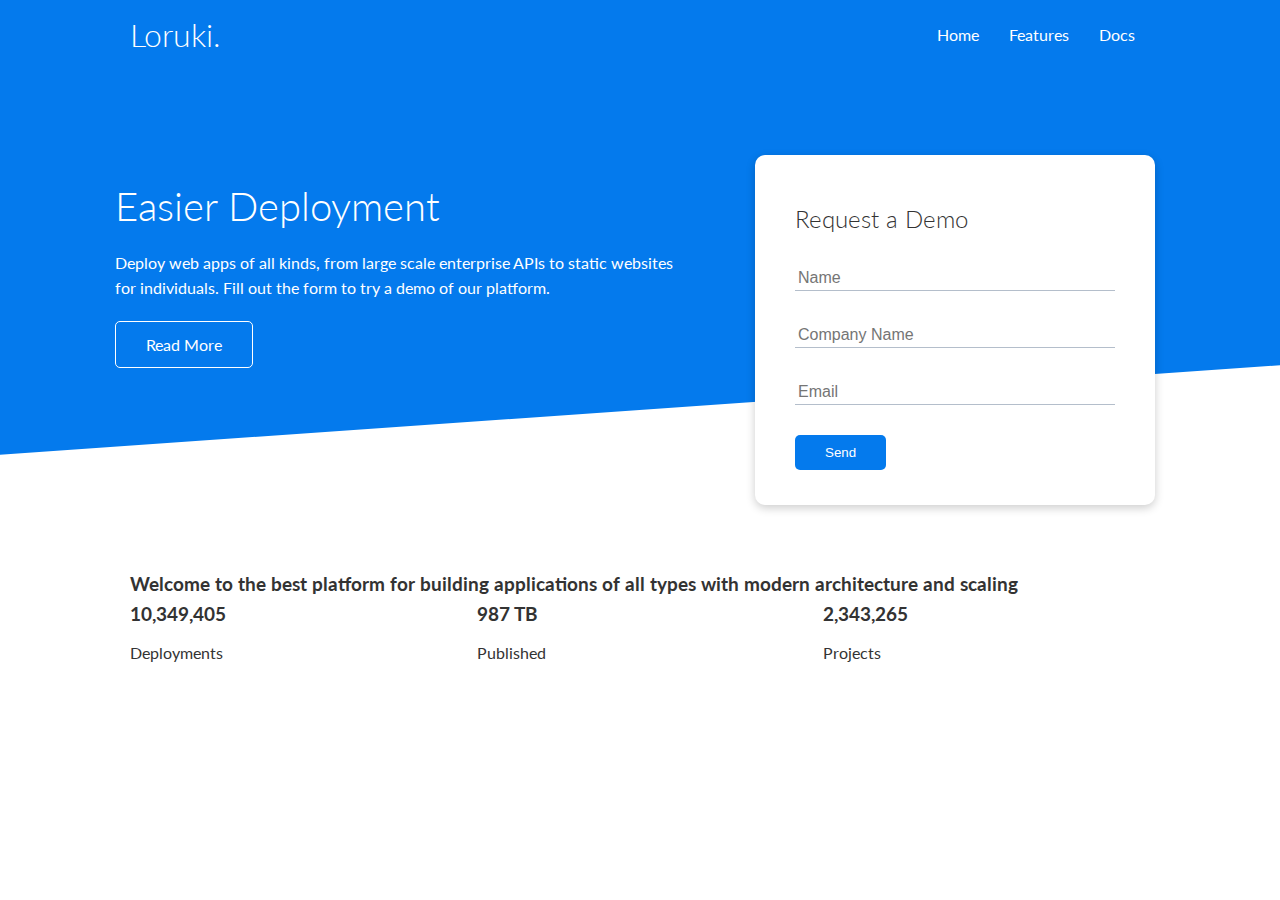
==== index.html @ 0311745d "Create separte utilities stylesheet" ====
<!DOCTYPE html>
<html lang="en">
  <head>
    <meta charset="utf-8">
    <meta name="viewport" content="width=device-width, initial-scale=1.0">
    <link rel="stylesheet" href="https://cdnjs.cloudflare.com/ajax/libs/font-awesome/5.15.2/css/all.min.css" integrity="sha512-HK5fgLBL+xu6dm/Ii3z4xhlSUyZgTT9tuc/hSrtw6uzJOvgRr2a9jyxxT1ely+B+xFAmJKVSTbpM/CuL7qxO8w==" crossorigin="anonymous" />
    <link rel="stylesheet" type="text/css" href="./css/utilities.css">
    <link rel="stylesheet" type="text/css" href="./css/style.css">
    <title>Loruki | Cloud Hosting for Everyone</title>
  </head>
  <body>
    <!-- Navbar -->
    <div class="navbar">
        <div class="container flex">
            <h1 class="logo">Loruki.</h1>
            <nav>
                <ul>
                    <li><a href="index.html">Home</a></li>
                    <li><a href="features.html">Features</a></li>
                    <li><a href="docs.html">Docs</a></li>
                </ul>
            </nav>
        </div>
    </div>

    <!-- Showcase -->
    <section class="showcase">
        <div class="container grid">
            <div class="showcase-text">
                <h1>Easier Deployment</h1>
                <p>Deploy web apps of all kinds, from
                large scale enterprise APIs to static
                websites for individuals. Fill out the
                form to try a demo of our platform.</p>
                <a href="features.html" 
                class="btn btn-outline">Read More</a>
            </div>
            <div class="showcase-form card">
                <h2>Request a Demo</h2>
                <form>
                    <div class="form-control">
                        <input type="text" name="name" placeholder="Name" required>
                    </div>
                    <div class="form-control">
                        <input type="text" name="company" placeholder="Company Name" required>
                    </div>
                    <div class="form-control">
                        <input type="email" name="email" placeholder="Email" required>
                    </div>
                    <input type="submit" value="Send" class="btn btn-primary">
                </form>
            </div>
        </div>
    </section>

    <!-- Stats -->
    <section class="stats">
        <div class="container">
            <h3 class="stats-heading text-center my-1">
                Welcome to the best platform for building applications of all types with modern architecture and scaling
            </h3>

            <div class="grid grid-3 text-center my-4">
                <div>
                    <i class="fas fa-server fa-3x"></i>
                    <h3>10,349,405</h3>
                    <p class="text-secondary">Deployments</p>
                </div>
                <div>
                    <i class="fas fa-upload fa-3x"></i>
                    <h3>987 TB</h3>
                    <p class="text-secondary">Published</p>                    
                </div>
                <div>
                    <i class="fas fa-project-diagram fa-3x"></i>
                    <h3>2,343,265</h3>
                    <p class="text-secondary">Projects</p>                    
                </div>
            </div>

        </div>
    </section>
  </body>
</html>
---- css/utilities.css ----
.container {
    max-width: 1100px;
    margin: 0 auto;
    overflow: auto;
    padding: 0 40px;
}

.card {
    background-color: #fff;
    color: #333;
    border-radius: 10px;
    box-shadow: 0 3px 10px rgba(0, 0, 0, 0.2);
    padding: 20px;
    margin: 10px;
}

.btn {
    display: inline-block;
    padding: 10px 30px;
    cursor: pointer;
    background-color: var(--primary-color);
    color: #fff;
    border: none;
    border-radius: 5px;
}

.btn-outline {
    background-color: transparent;
    border: 1px #fff solid;
}

.btn:hover {
    transform: scale(.98);
}

.flex {
    display: flex;
    justify-content: center;
    align-items: center;    
    height: 100%;
}

.grid {
    display: grid;
    grid-template-columns: repeat(2, 1fr);
    gap: 20px;
    justify-content: center;
    align-items: center;
    height: 100%;
}

.grid-3 {
    grid-template-columns: repeat(3, 1fr);
}
---- css/style.css ----
@import url('https://fonts.googleapis.com/css2?family=Lato:wght@300&display=swap');

:root {
    --primary-color: #047aed;
}

* {
    box-sizing: border-box;
    padding: 0;
    margin: 0;
}

body {
    font-family: 'Lato', sans-serif;
    color: #333;
    line-height: 1.6;
}

ul {
    list-style-type: none;
}

a {
    text-decoration: none;
    color: #333;
}

h1, h2 {
    font-weight: 300;
    line-height: 1.2;
    margin: 10px 0;
}

p {
    margin: 10px 0;
}

img {
    width: 100%;
}

/* Navbar */
.navbar {
    background-color: var(--primary-color);
    color: #fff;
    height: 70px;
}

.navbar ul {
    display: flex;
}

.navbar a {
    color: #fff;
    padding: 10px;
    margin: 0 5px;
}

.navbar a:hover {
    border-bottom: 2px #fff solid;
}

.navbar .flex {
    justify-content: space-between;
}

/* Showcase */
.showcase {
    height: 400px;
    background-color: var(--primary-color);
    color: white;
    position: relative;
}

.showcase h1 {
    font-size: 40px;
}

.showcase p {
    margin: 20px 0;
}

.showcase .grid {
    grid-template-columns: 55% 45%;
    gap: 30px;
    overflow: visible;
}

.showcase-form {
    position: relative;
    top: 60px;
    height: 350px;
    width: 400px;
    padding: 40px;
    z-index: 100;
    justify-self: end;
}

.showcase-form .form-control {
    margin: 30px 0;
}

.showcase-form input[type='text'],
.showcase-form input[type='email'] {
    border: 0;
    border-bottom: 1px solid #b4becb;
    width: 100%;
    padding: 3px;
    font-size: 16px;
}

.showcase-form input:focus {
    outline: none;
}

.showcase::after {
    content: '';
    background-color: #fff;
    height: 120px;
    position: absolute;
    bottom: -60px;
    right: 0;
    left: 0;
    transform: skewY(-4deg);
    -webkit-transform: skewY(-4deg);
    -moz-transform: skewY(-4deg);
    -ms-transform: skewY(-4deg);
}

/* Stats */
.stats {
    padding-top: 100px;
}
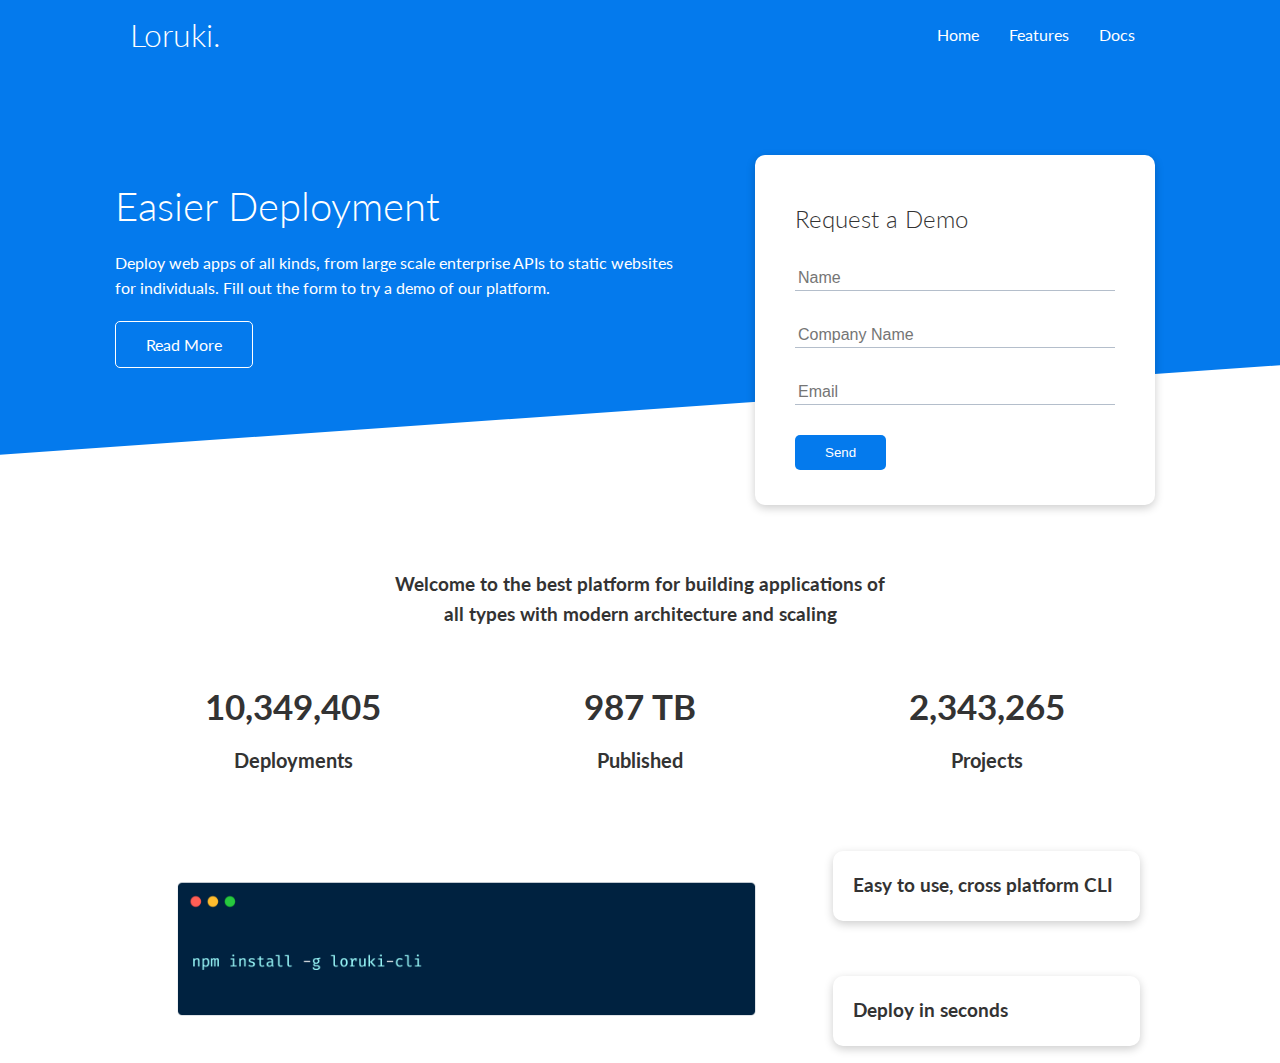
==== commit b5adf5a3: "Add cli section" ====
--- a/index.html
+++ b/index.html
@@ -77,7 +77,19 @@
                     <p class="text-secondary">Projects</p>                    
                 </div>
             </div>
+        </div>
+    </section>
 
+    <!-- Cli -->
+    <section class="cli">
+        <div class="container grid">
+            <img src="images/cli.png" alt="">
+            <div class="card">
+                <h3>Easy to use, cross platform CLI</h3>
+            </div>
+            <div class="card">
+                <h3>Deploy in seconds</h3>
+            </div>
         </div>
     </section>
   </body>
--- a/css/utilities.css
+++ b/css/utilities.css
@@ -33,6 +33,10 @@
     transform: scale(.98);
 }
 
+.text-center {
+    text-align: center;
+}
+
 .flex {
     display: flex;
     justify-content: center;
@@ -51,4 +55,86 @@
 
 .grid-3 {
     grid-template-columns: repeat(3, 1fr);
+}
+
+/* Margin */
+.my-1 {
+    margin: 1rem 0;
+}
+
+.my-2 {
+    margin: 1.5rem 0;
+}
+
+.my-3 {
+    margin: 2rem 0;
+}
+
+.my-4 {
+    margin: 3rem 0;
+}
+
+.my-5 {
+    margin: 4rem 0;
+}
+
+.m-1 {
+    margin: 1rem;
+}
+
+.m-2 {
+    margin: 1.5rem;
+}
+
+.m-3 {
+    margin: 2rem;
+}
+
+.m-4 {
+    margin: 3rem;
+}
+
+.m-5 {
+    margin: 4rem;
+}
+
+/* Padding */
+.py-1 {
+    padding: 1rem 0;
+}
+
+.py-2 {
+    padding: 1.5rem 0;
+}
+
+.py-3 {
+    padding: 2rem 0;
+}
+
+.py-4 {
+    padding: 3rem 0;
+}
+
+.py-5 {
+    padding: 4rem 0;
+}
+
+.p-1 {
+    padding: 1rem;
+}
+
+.p-2 {
+    padding: 1.5rem;
+}
+
+.p-3 {
+    padding: 2rem;
+}
+
+.p-4 {
+    padding: 3rem;
+}
+
+.p-5 {
+    padding: 4rem;
 }--- a/css/style.css
+++ b/css/style.css
@@ -130,4 +130,29 @@
 /* Stats */
 .stats {
     padding-top: 100px;
+}
+
+.stats-heading {
+    max-width: 500px;
+    margin: auto;
+}
+
+.stats .grid h3 {
+    font-size: 35px;
+}
+
+.stats .grid p {
+    font-size: 20px;
+    font-weight: bold;
+}
+
+/* Cli */
+.cli .grid {
+    grid-template-columns: repeat(3, 1fr);
+    grid-template-rows: repeat(2, 1fr);
+}
+
+.cli .grid > *:first-child {
+    grid-column: 1 / 3;
+    grid-row: 1 / 3;
 }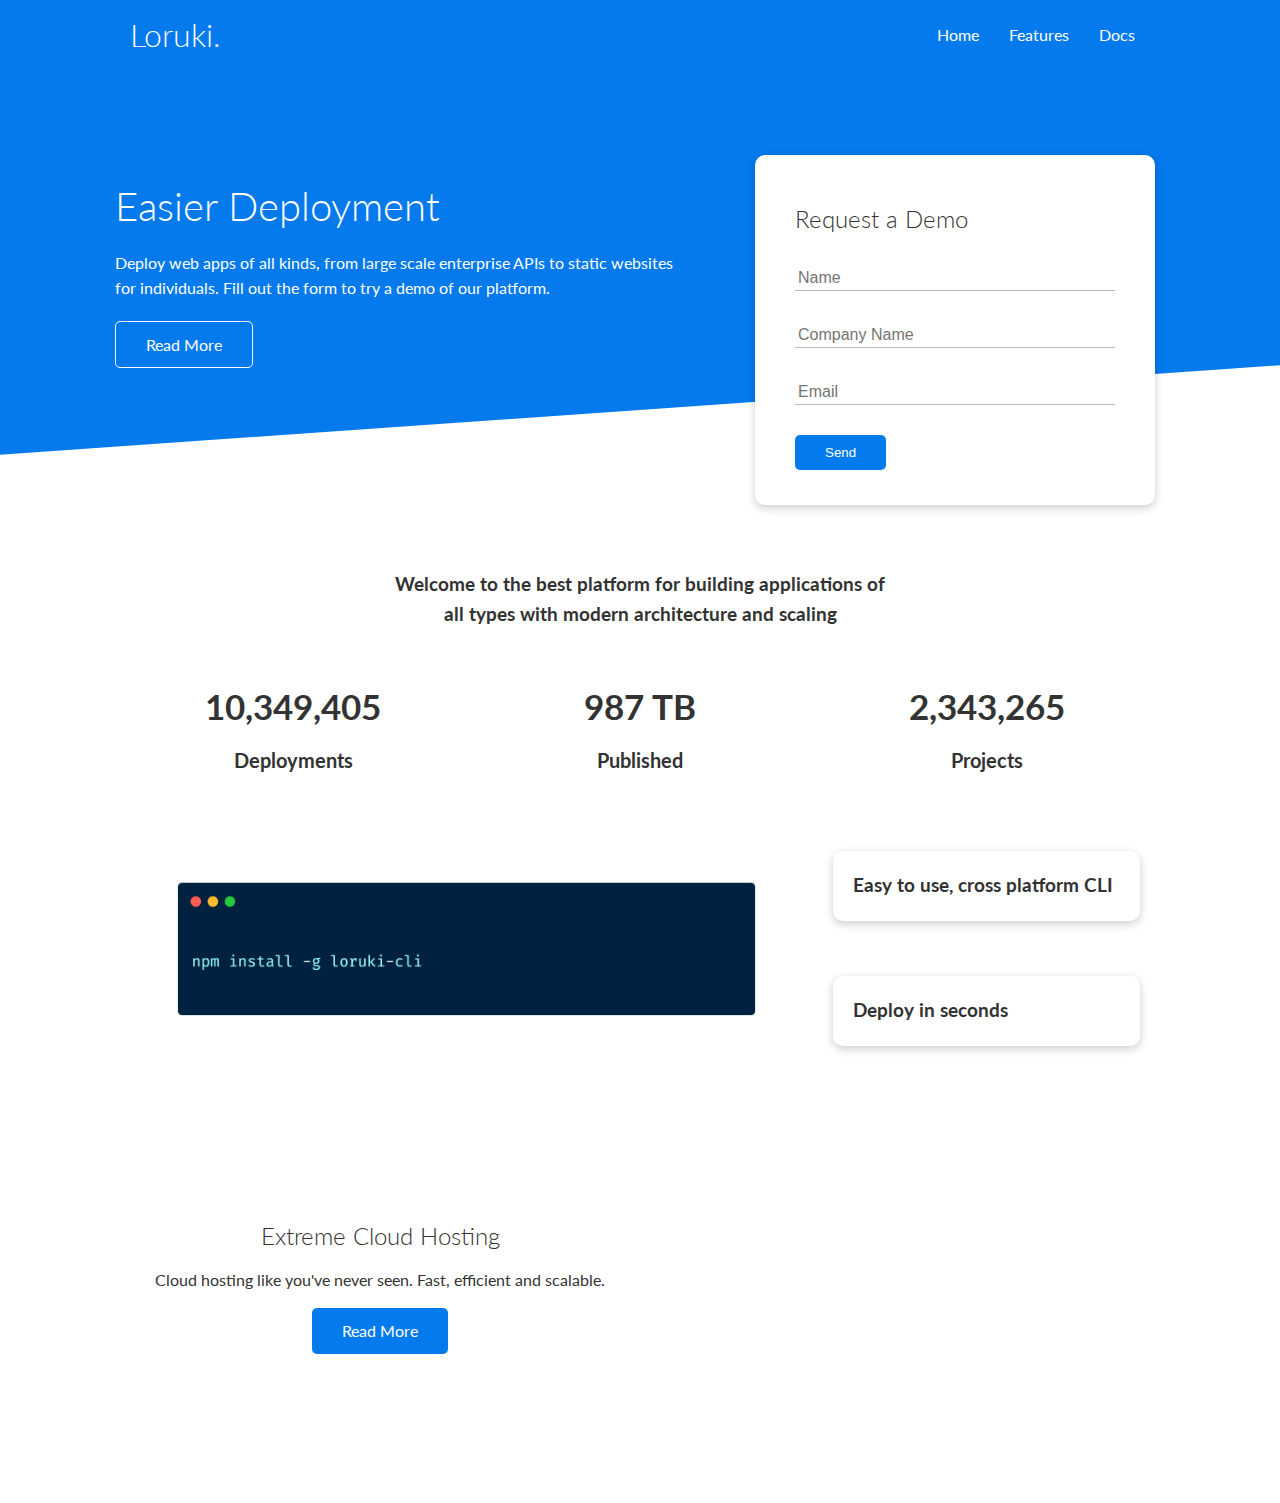
==== commit 0844a906: "Add cloud section" ====
--- a/index.html
+++ b/index.html
@@ -92,5 +92,19 @@
             </div>
         </div>
     </section>
+
+    <!-- Cloud -->
+    <section class="cloud bg-primary my-2 py-2">
+        <div class="container grid">
+            <div class="text-center">
+                <h2 class="large">Extreme Cloud Hosting</h2>
+                <p class="lead my-1">Cloud hosting like you've never seen.
+                    Fast, efficient and scalable.
+                </p>
+                <a href="features.html" class="btn btn-dark">Read More</a>
+            </div>
+            <img src="./images/cloud.png" alt="">
+        </div>
+    </section>
   </body>
 </html>
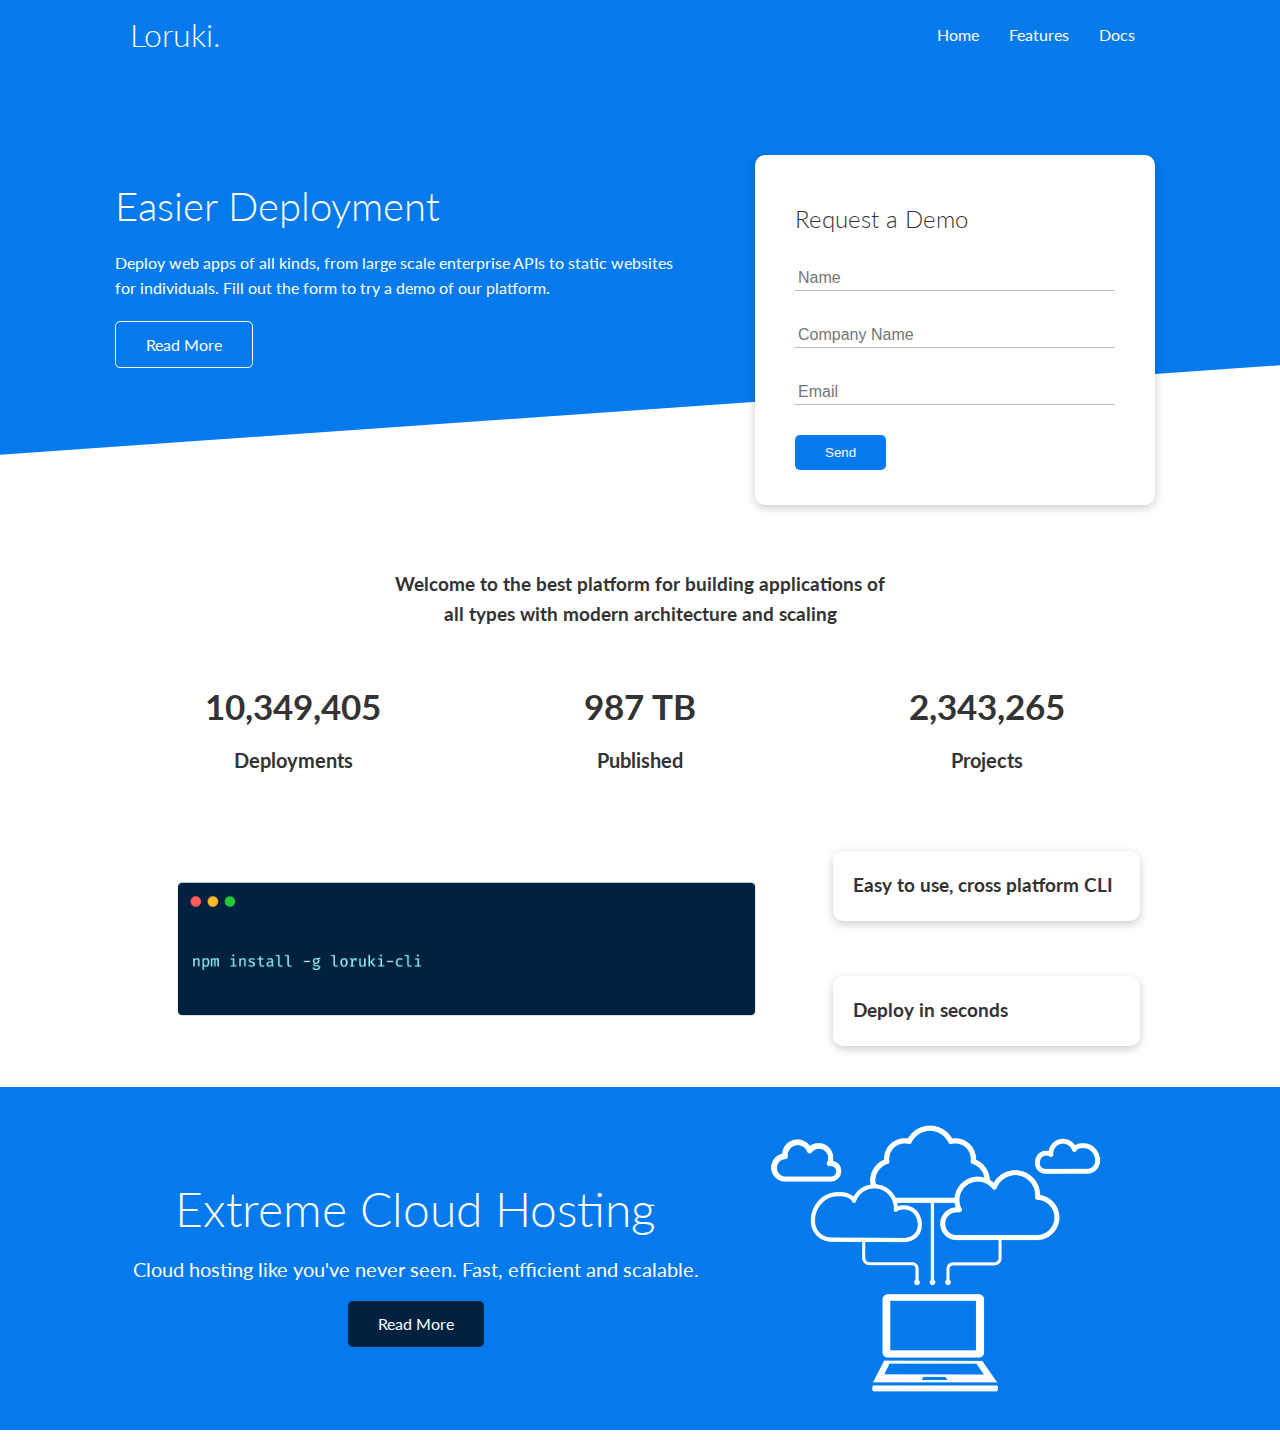
==== commit 74840374: "Add font size classes" ====
--- a/index.html
+++ b/index.html
@@ -97,7 +97,7 @@
     <section class="cloud bg-primary my-2 py-2">
         <div class="container grid">
             <div class="text-center">
-                <h2 class="large">Extreme Cloud Hosting</h2>
+                <h2 class="lg">Extreme Cloud Hosting</h2>
                 <p class="lead my-1">Cloud hosting like you've never seen.
                     Fast, efficient and scalable.
                 </p>
--- a/css/utilities.css
+++ b/css/utilities.css
@@ -31,6 +31,48 @@
 
 .btn:hover {
     transform: scale(.98);
+}
+
+/* Backgrounds & colored buttons */
+.bg-primary, .btn-primary {
+    background-color: var(--primary-color);
+    color: #fff;
+}
+
+.bg-secondary, .btn-secondary {
+    background-color: var(--secondary-color);
+    color:#fff;
+}
+
+.bg-dark, .btn-dark {
+    background-color: var(--dark-color);
+    color: #fff;
+}
+
+.bg-light, .btn-light {
+    background-color: var(--light-color);
+    color: #333;
+}
+
+/* Text sizes */
+.lead {
+    font-size: 20px;
+}
+
+.sm {
+    font-size: 1rem;
+}
+
+.md {
+    font-size: 2rem;
+}
+
+.lg {
+    font-size: 3rem;
+}
+
+.xl {
+    font-size: 4rem;
 }
 
 .text-center {
--- a/css/style.css
+++ b/css/style.css
@@ -2,6 +2,9 @@
 
 :root {
     --primary-color: #047aed;
+    --secondary-color: #1c3fa8;
+    --dark-color: #002240;
+    --light-color: #f4f4f4;
 }
 
 * {
@@ -155,4 +158,9 @@
 .cli .grid > *:first-child {
     grid-column: 1 / 3;
     grid-row: 1 / 3;
+}
+
+/* Cloud */
+.cloud .grid {
+    grid-template-columns: 4fr 3fr;
 }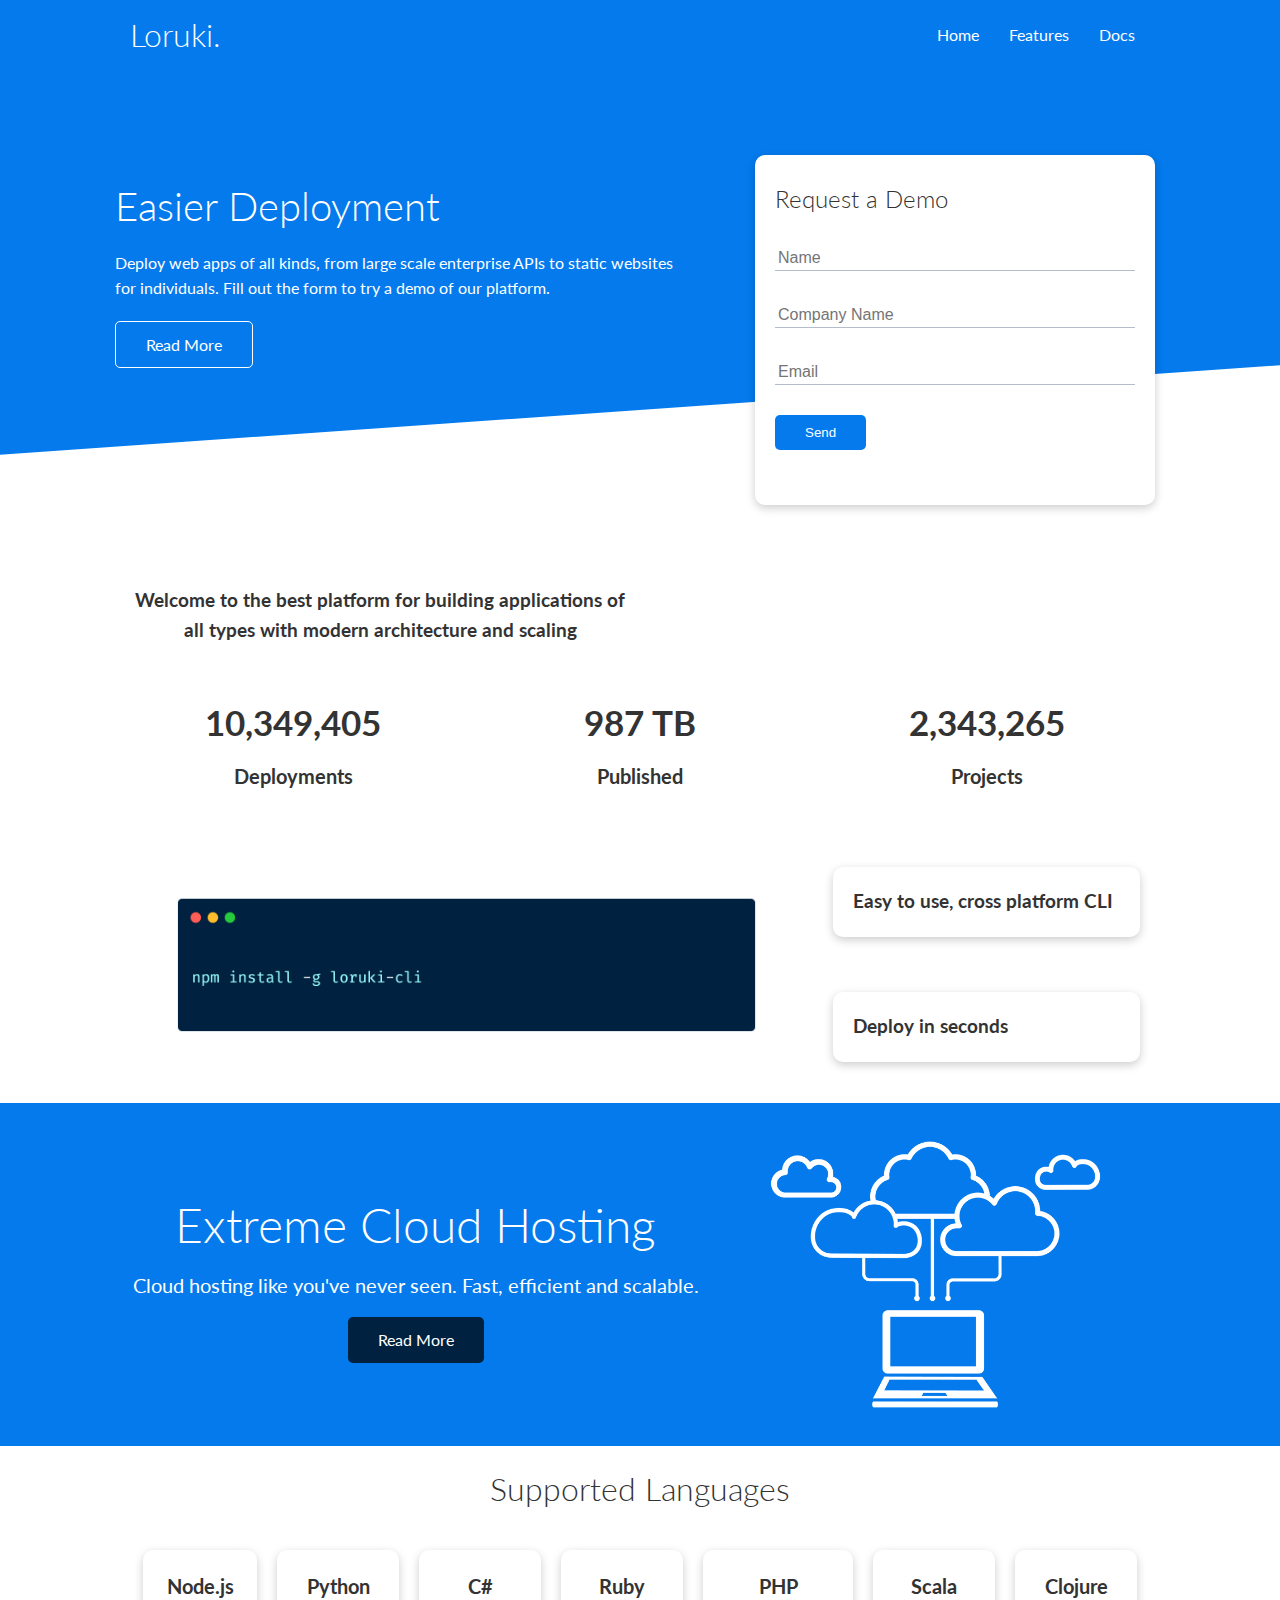
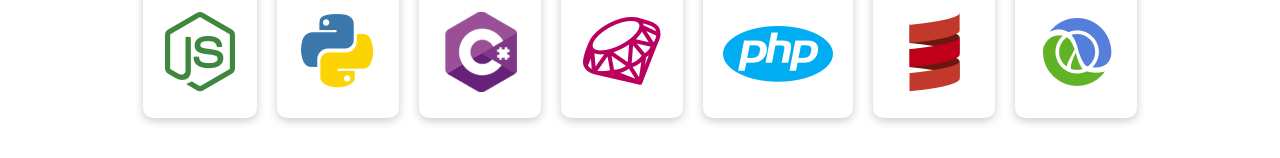
==== commit c0f51756: "Add languages section and styles" ====
--- a/index.html
+++ b/index.html
@@ -4,8 +4,8 @@
     <meta charset="utf-8">
     <meta name="viewport" content="width=device-width, initial-scale=1.0">
     <link rel="stylesheet" href="https://cdnjs.cloudflare.com/ajax/libs/font-awesome/5.15.2/css/all.min.css" integrity="sha512-HK5fgLBL+xu6dm/Ii3z4xhlSUyZgTT9tuc/hSrtw6uzJOvgRr2a9jyxxT1ely+B+xFAmJKVSTbpM/CuL7qxO8w==" crossorigin="anonymous" />
+    <link rel="stylesheet" type="text/css" href="./css/style.css">
     <link rel="stylesheet" type="text/css" href="./css/utilities.css">
-    <link rel="stylesheet" type="text/css" href="./css/style.css">
     <title>Loruki | Cloud Hosting for Everyone</title>
   </head>
   <body>
@@ -106,5 +106,42 @@
             <img src="./images/cloud.png" alt="">
         </div>
     </section>
+
+    <!-- Languages -->
+    <section class="languages">
+        <h2 class="md text-center my-2">
+            Supported Languages
+        </h2>
+        <div class="container flex">
+            <div class="card">
+                <h4>Node.js</h4>
+                <img src="./images/logos/node.png" alt="">
+            </div>
+            <div class="card">
+                <h4>Python</h4>
+                <img src="./images/logos/python.png" alt="">
+            </div>
+            <div class="card">
+                <h4>C#</h4>
+                <img src="./images/logos/csharp.png" alt="">
+            </div>
+            <div class="card">
+                <h4>Ruby</h4>
+                <img src="./images/logos/ruby.png" alt="">
+            </div>
+            <div class="card">
+                <h4>PHP</h4>
+                <img src="./images/logos/php.png" alt="">
+            </div>
+            <div class="card">
+                <h4>Scala</h4>
+                <img src="./images/logos/scala.png" alt="">
+            </div>
+            <div class="card">
+                <h4>Clojure</h4>
+                <img src="./images/logos/clojure.png" alt="">
+            </div>
+        </div>
+    </section>
   </body>
 </html>
--- a/css/style.css
+++ b/css/style.css
@@ -163,4 +163,24 @@
 /* Cloud */
 .cloud .grid {
     grid-template-columns: 4fr 3fr;
+}
+
+/* Languages */
+.languages .flex {
+    flex-wrap: wrap;
+}
+
+.languages .card {
+    text-align: center;
+    margin: 18px 10px 40px;
+    transition: transform 0.2s ease-in;
+}
+
+.languages .card h4 {
+    font-size: 20px;
+    margin-bottom: 10px;
+}
+
+.languages .card:hover {
+    transform: translateY(-15px);
 }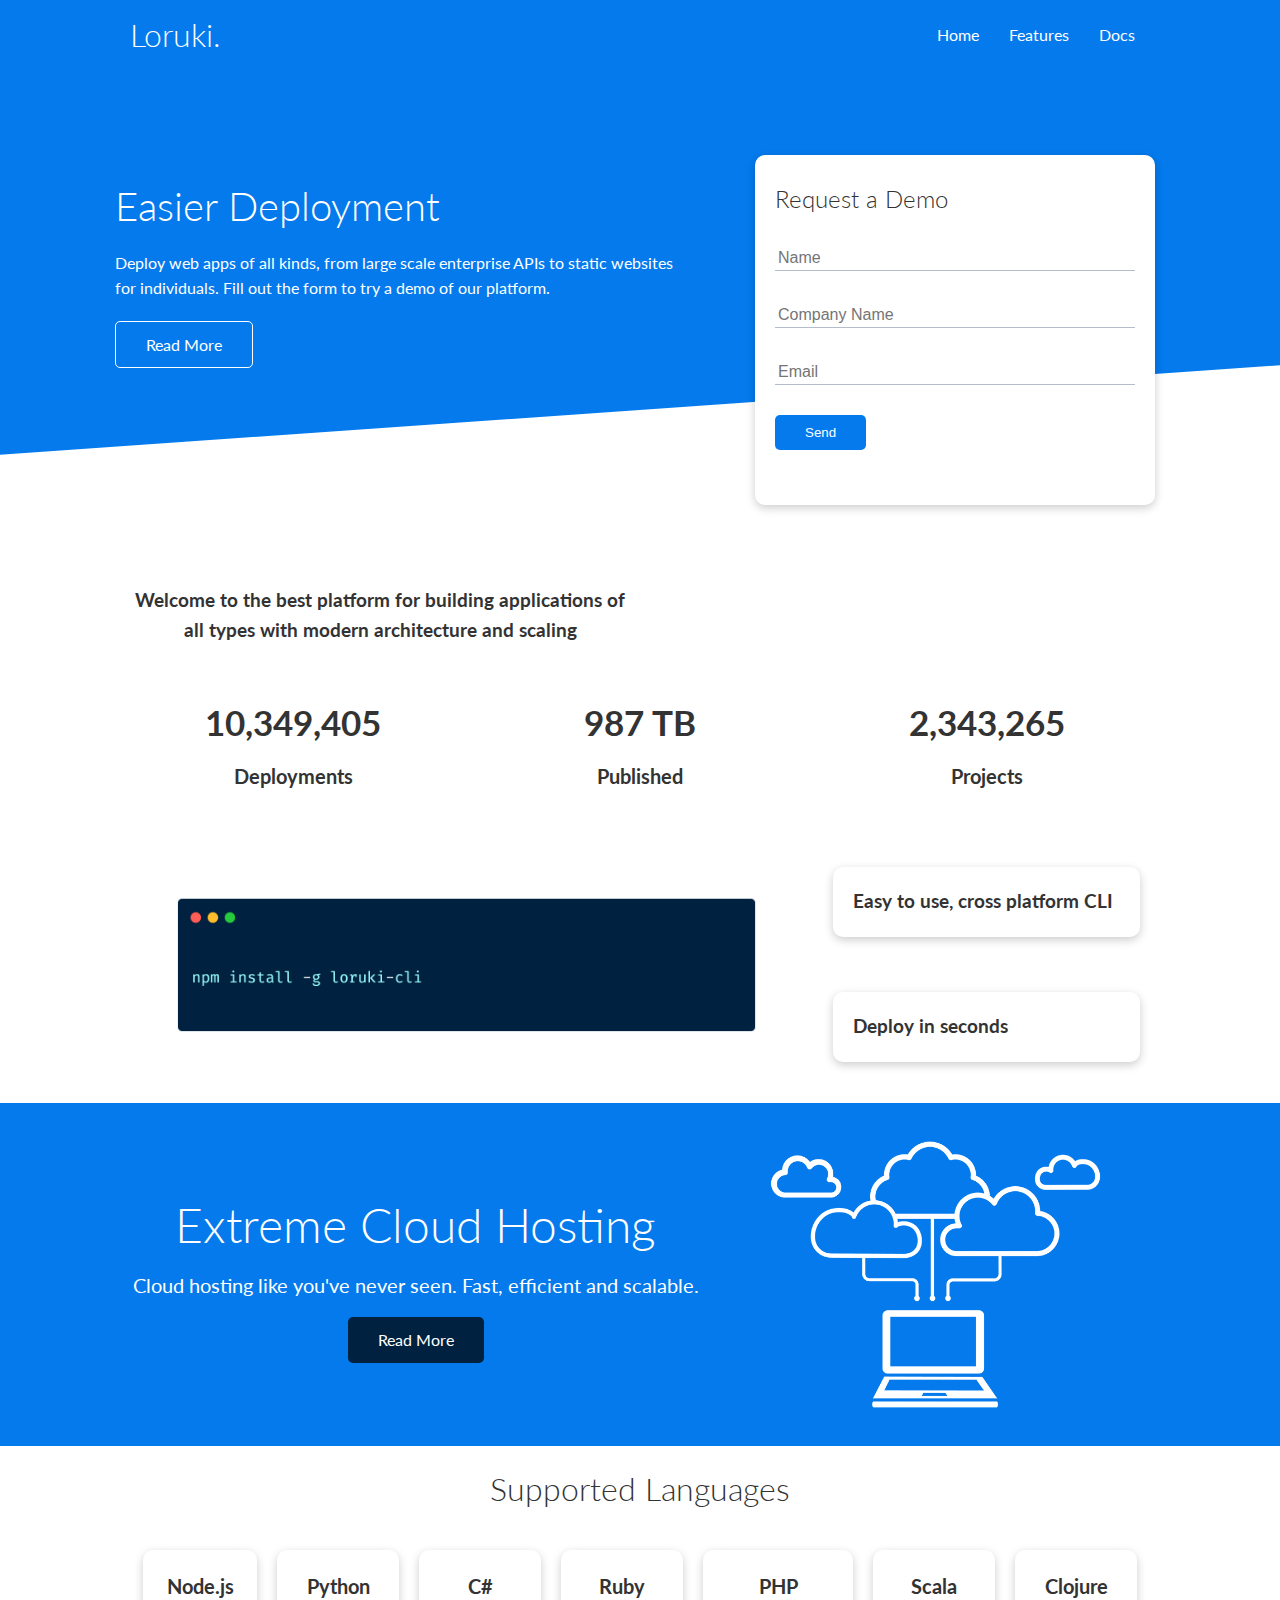
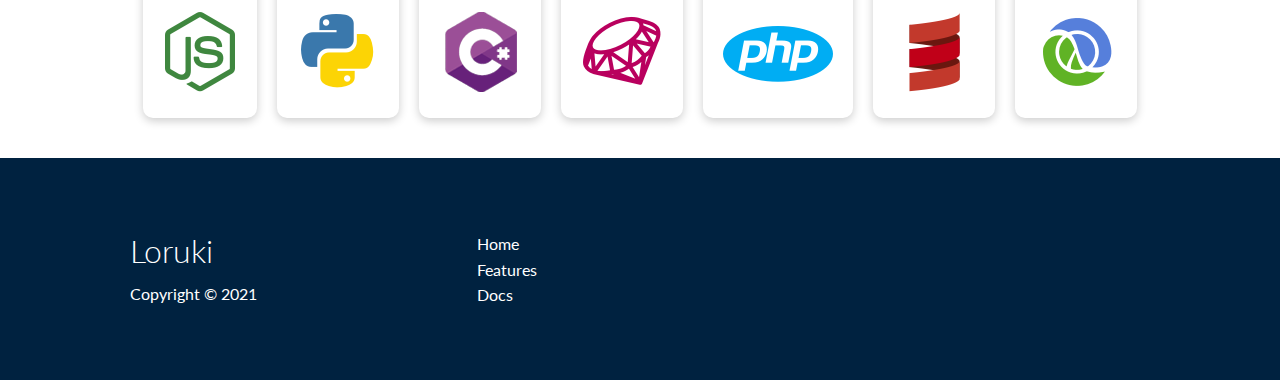
==== commit b8e7cd9c: "Add footer section and styles" ====
--- a/index.html
+++ b/index.html
@@ -143,5 +143,28 @@
             </div>
         </div>
     </section>
+
+    <!-- Footer -->
+    <footer class="footer bg-dark py-5">
+        <div class="container grid grid-3">
+            <div>
+                <h1>Loruki</h1>
+                <p>Copyright &copy; 2021</p>
+            </div>
+            <nav>
+                <ul>
+                    <li><a href="index.html">Home</a></li>
+                    <li><a href="features.html">Features</a></li>
+                    <li><a href="docs.html">Docs</a></li>
+                </ul>
+            </nav>
+            <div class="social">
+                <a href="#"><i class="fab fa-github fa-2x"></i></a>
+                <a href="#"><i class="fab fa-facebook fa-2x"></i></a>
+                <a href="#"><i class="fab fa-instagram fa-2x"></i></a>
+                <a href="#"><i class="fab fa-twitter fa-2x"></i></a>
+            </div>
+        </div>
+    </footer>
   </body>
 </html>
--- a/css/style.css
+++ b/css/style.css
@@ -183,4 +183,9 @@
 
 .languages .card:hover {
     transform: translateY(-15px);
+}
+
+/* Footer */
+.footer .social a {
+    margin: 0 10px;
 }--- a/css/utilities.css
+++ b/css/utilities.css
@@ -46,6 +46,12 @@
 
 .bg-dark, .btn-dark {
     background-color: var(--dark-color);
+    color: #fff;
+}
+
+.bg-primary a, .btn-primary a,
+.bg-secondary a, .btn-secondary a,
+.bg-dark a, .btn-dark a {
     color: #fff;
 }
 
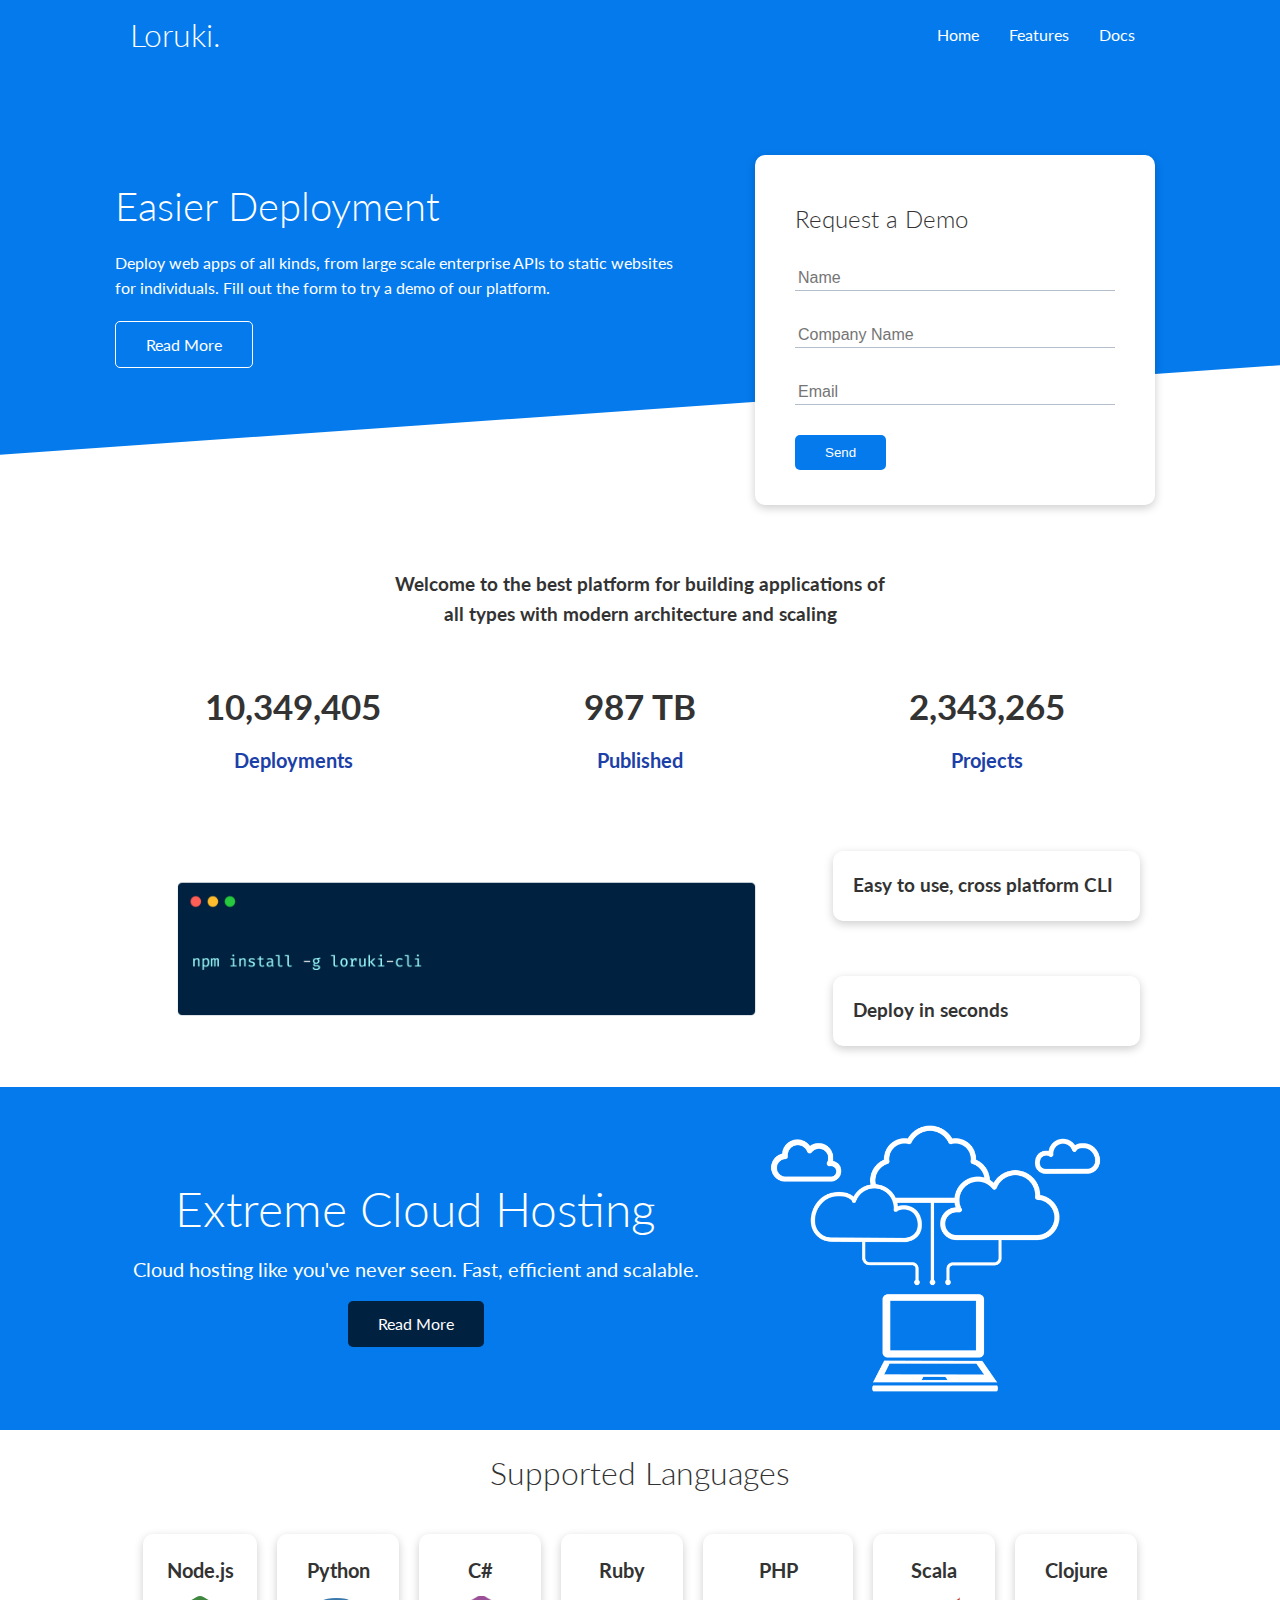
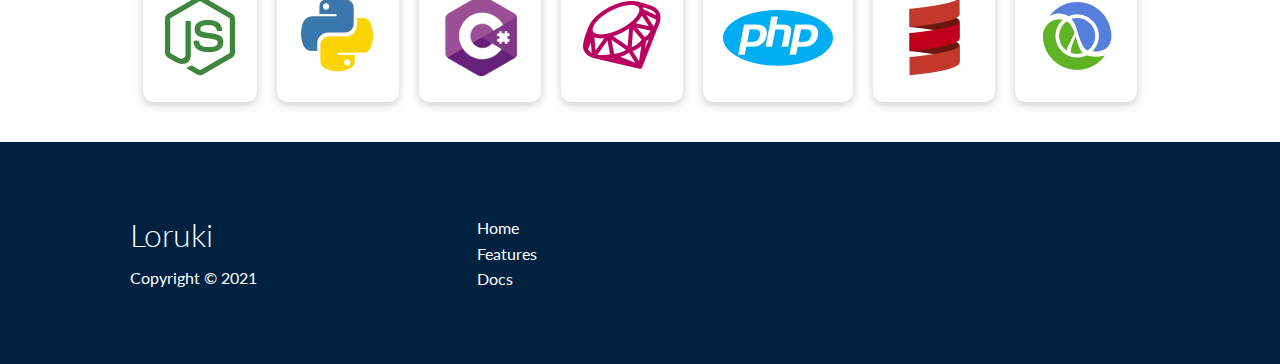
==== commit 140520ff: "Changing loading order of css files" ====
--- a/index.html
+++ b/index.html
@@ -4,8 +4,8 @@
     <meta charset="utf-8">
     <meta name="viewport" content="width=device-width, initial-scale=1.0">
     <link rel="stylesheet" href="https://cdnjs.cloudflare.com/ajax/libs/font-awesome/5.15.2/css/all.min.css" integrity="sha512-HK5fgLBL+xu6dm/Ii3z4xhlSUyZgTT9tuc/hSrtw6uzJOvgRr2a9jyxxT1ely+B+xFAmJKVSTbpM/CuL7qxO8w==" crossorigin="anonymous" />
+    <link rel="stylesheet" type="text/css" href="./css/utilities.css">
     <link rel="stylesheet" type="text/css" href="./css/style.css">
-    <link rel="stylesheet" type="text/css" href="./css/utilities.css">
     <title>Loruki | Cloud Hosting for Everyone</title>
   </head>
   <body>
--- a/css/utilities.css
+++ b/css/utilities.css
@@ -60,6 +60,23 @@
     color: #333;
 }
 
+/* Text colors */
+.text-primary {
+    color: var(--primary-color);
+}
+
+.text-secondary {
+    color: var(--secondary-color);
+}
+
+.text-dark {
+    color: var(--dark-color);
+}
+
+.text-light {
+    color: var(--light-color);
+}
+
 /* Text sizes */
 .lead {
     font-size: 20px;
@@ -105,6 +122,28 @@
     grid-template-columns: repeat(3, 1fr);
 }
 
+/* Alert */
+.alert {
+    background-color: var(--light-color);
+    padding: 10px 20px;
+    font-weight: bold;
+    margin: 15px 0;
+}
+
+.alert i {
+    margin-right: 10px;
+}
+
+.alert-success {
+    background-color: var(--success-color);
+    color: #fff;
+}
+
+.alert-error {
+    background-color: var(--error-color);
+    color: #fff;
+}
+
 /* Margin */
 .my-1 {
     margin: 1rem 0;
--- a/css/style.css
+++ b/css/style.css
@@ -5,6 +5,8 @@
     --secondary-color: #1c3fa8;
     --dark-color: #002240;
     --light-color: #f4f4f4;
+    --success-color: #5cb85c;
+    --error-color: #d9534f;
 }
 
 * {
@@ -40,6 +42,12 @@
 
 img {
     width: 100%;
+}
+
+code, pre {
+    background: #333;
+    color: #fff;
+    padding: 10px;
 }
 
 /* Navbar */
@@ -185,7 +193,109 @@
     transform: translateY(-15px);
 }
 
+/* Features */
+.features-head img {
+    width: 200px;
+    justify-self: end;
+}
+
+.features-sub-head img {
+    width: 300px;
+    justify-self: end;
+}
+
+.features-main .card > i {
+    margin-right: 20px;
+}
+
+.features-main .grid {
+    padding: 30px;
+}
+
+.features-main .card:nth-of-type(1) {
+    grid-column: 1 / 4;
+}
+
+.features-main .card:nth-of-type(2) {
+    grid-column: 1 / 3;
+}
+
+/* Docs */
+.docs-head img {
+    width: 200px;
+    justify-self: end;
+}
+
+.docs-main h3 {
+    margin: 20px 0;
+}
+
+.docs-main .grid {
+    grid-template-columns: 1fr 2fr;
+    align-items:  start;
+}
+
+.docs-main nav li {
+    font-size: 17px;
+    padding-bottom: 5px;
+    margin-bottom: 5px;
+    border-bottom: 1px #ccc solid;
+}
+
+.docs-main a:hover {
+    font-weight: bold;
+}
+
+
 /* Footer */
 .footer .social a {
-    margin: 0 10px;
+    display: inline-block;
+    margin: 10px 10px;
+}
+
+/* Tablets and under */
+@media only screen and (max-width: 768px) {
+    .grid,
+    .showcase .grid,
+    .stats .grid,
+    .cli .grid,
+    .cloud .grid {
+        grid-template-columns: 1fr;
+        grid-template-rows: 1fr;
+    }
+
+    .showcase {
+        height: auto;
+    }
+
+    .showcase-text {
+        text-align: center;
+        margin-top: 40px;
+    }
+
+    .showcase-form {
+        justify-self: center;
+        margin: auto;
+    }
+
+    .cli .grid > *:first-child {
+        grid-column: 1 / 2;
+        grid-row: 1 / 2;
+    }
+}
+
+/* Mobile */
+@media only screen and (max-width: 500px) {
+    .navbar {
+        height: 110px;
+    }
+
+    .navbar .flex {
+        flex-direction: column;
+    }
+
+    .navbar ul {
+        padding: 10px;
+        background-color: rgba(0,0,0,0.1);
+    }
 }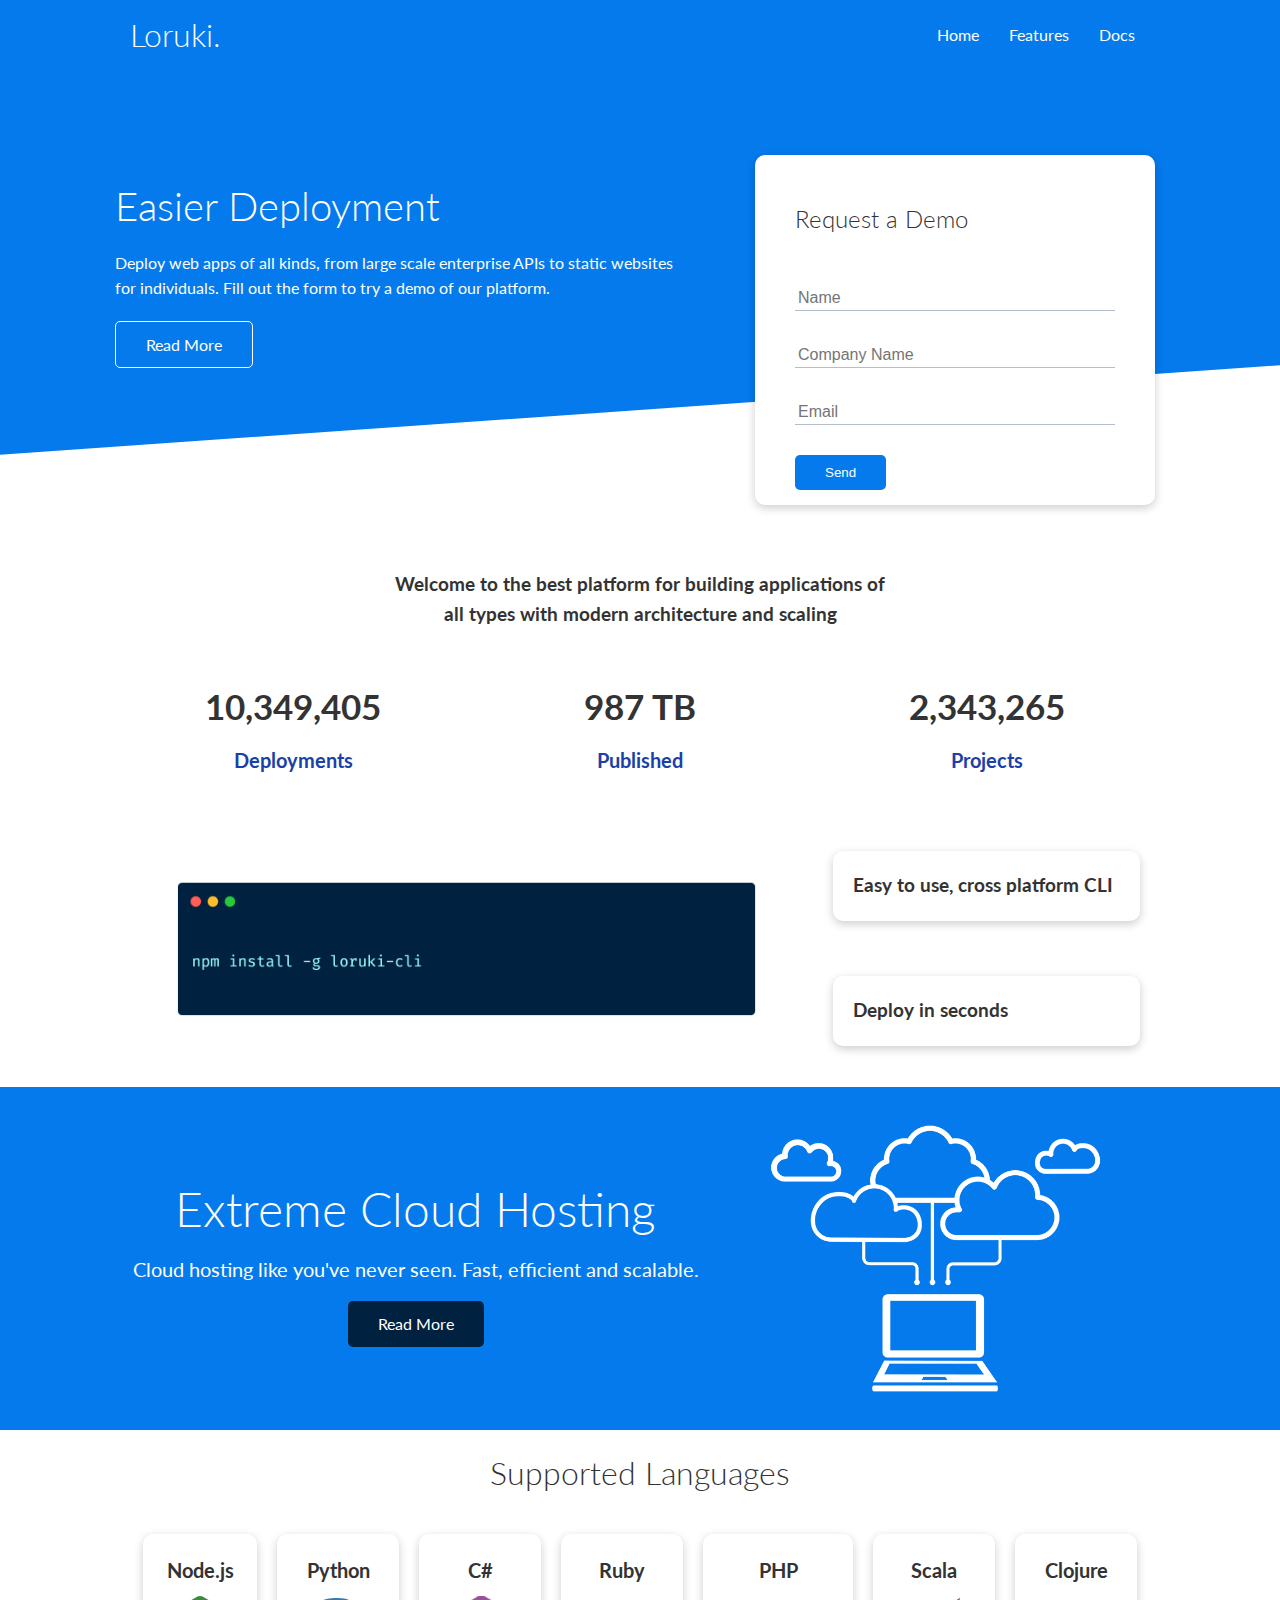
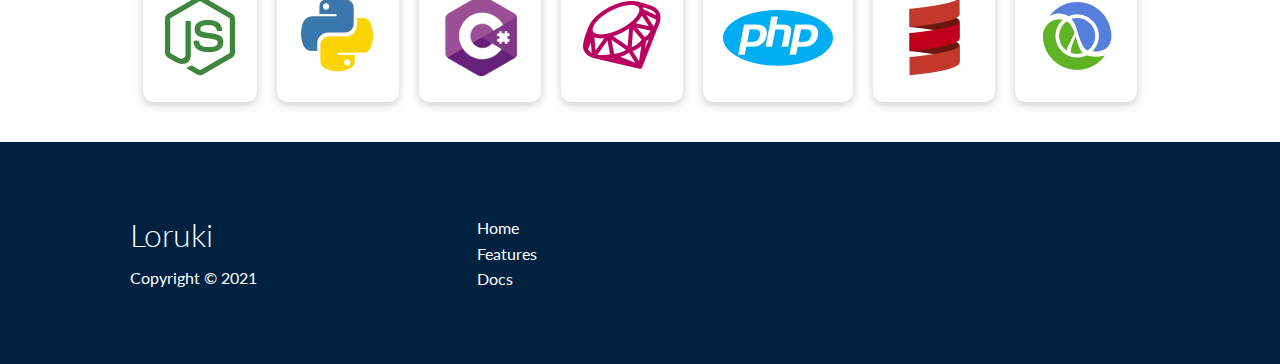
==== commit c03a23f2: "Add netlify form controls" ====
--- a/index.html
+++ b/index.html
@@ -37,7 +37,11 @@
             </div>
             <div class="showcase-form card">
                 <h2>Request a Demo</h2>
-                <form>
+                <form name="contact" method="POST" netlify-honeypot="bot-field" data-netlify="true">
+                    <input type="hidden" name="form-name" value="contact">
+                    <p class="hidden">
+                        <label>Don't fill this out if you're human: <input name="bot-field" /></label>
+                    </p>
                     <div class="form-control">
                         <input type="text" name="name" placeholder="Name" required>
                     </div>
--- a/css/style.css
+++ b/css/style.css
@@ -50,6 +50,11 @@
     padding: 10px;
 }
 
+.hidden {
+    visibility: hidden;
+    height: 0;
+}
+
 /* Navbar */
 .navbar {
     background-color: var(--primary-color);
@@ -97,14 +102,20 @@
     overflow: visible;
 }
 
+.showcase-text {
+    animation: slideInFromLeft 1s ease-in;
+}
+
 .showcase-form {
     position: relative;
     top: 60px;
     height: 350px;
     width: 400px;
+    max-width: 100%;
     padding: 40px;
     z-index: 100;
     justify-self: end;
+    animation: slideInFromRight 1s ease-in;
 }
 
 .showcase-form .form-control {
@@ -141,6 +152,7 @@
 /* Stats */
 .stats {
     padding-top: 100px;
+    animation: slideInFromBottom 1s ease-in;
 }
 
 .stats-heading {
@@ -158,6 +170,10 @@
 }
 
 /* Cli */
+.cli {
+    animation: slideInFromBottom 1s ease-in;
+}
+
 .cli .grid {
     grid-template-columns: repeat(3, 1fr);
     grid-template-rows: repeat(2, 1fr);
@@ -169,6 +185,10 @@
 }
 
 /* Cloud */
+.cloud {
+    animation: slideInFromBottom 1s ease-in;
+}
+
 .cloud .grid {
     grid-template-columns: 4fr 3fr;
 }
@@ -251,6 +271,47 @@
 .footer .social a {
     display: inline-block;
     margin: 10px 10px;
+}
+
+/* Animations */
+@keyframes slideInFromLeft {
+    0% {
+        transform: translateX(-150%);
+    }
+
+    100% {
+        transform: translateX(0%);
+    }
+}
+
+@keyframes slideInFromRight {
+    0% {
+        transform: translateX(150%);
+    }
+
+    100% {
+        transform: translateX(0%);
+    }
+}
+
+@keyframes slideInFromTop {
+    0% {
+        transform: translateY(-150%);
+    }
+
+    100% {
+        transform: translateY(0%);
+    }
+}
+
+@keyframes slideInFromBottom {
+    0% {
+        transform: translateY(150%);
+    }
+
+    100% {
+        transform: translateY(0%);
+    }
 }
 
 /* Tablets and under */
@@ -259,7 +320,9 @@
     .showcase .grid,
     .stats .grid,
     .cli .grid,
-    .cloud .grid {
+    .cloud .grid,
+    .features-main .grid,
+    .docs-main .grid {
         grid-template-columns: 1fr;
         grid-template-rows: 1fr;
     }
@@ -281,6 +344,22 @@
     .cli .grid > *:first-child {
         grid-column: 1 / 2;
         grid-row: 1 / 2;
+    }
+
+    .features-head,
+    .features-sub-head,
+    .docs-head {
+        text-align: center;
+    }
+
+    .features-head img,
+    .features-sub-head img,
+    .docs-head img {
+        justify-self: center;
+    }
+
+    .features-main .grid .card {
+        grid-column: 1 / 2;
     }
 }
 
